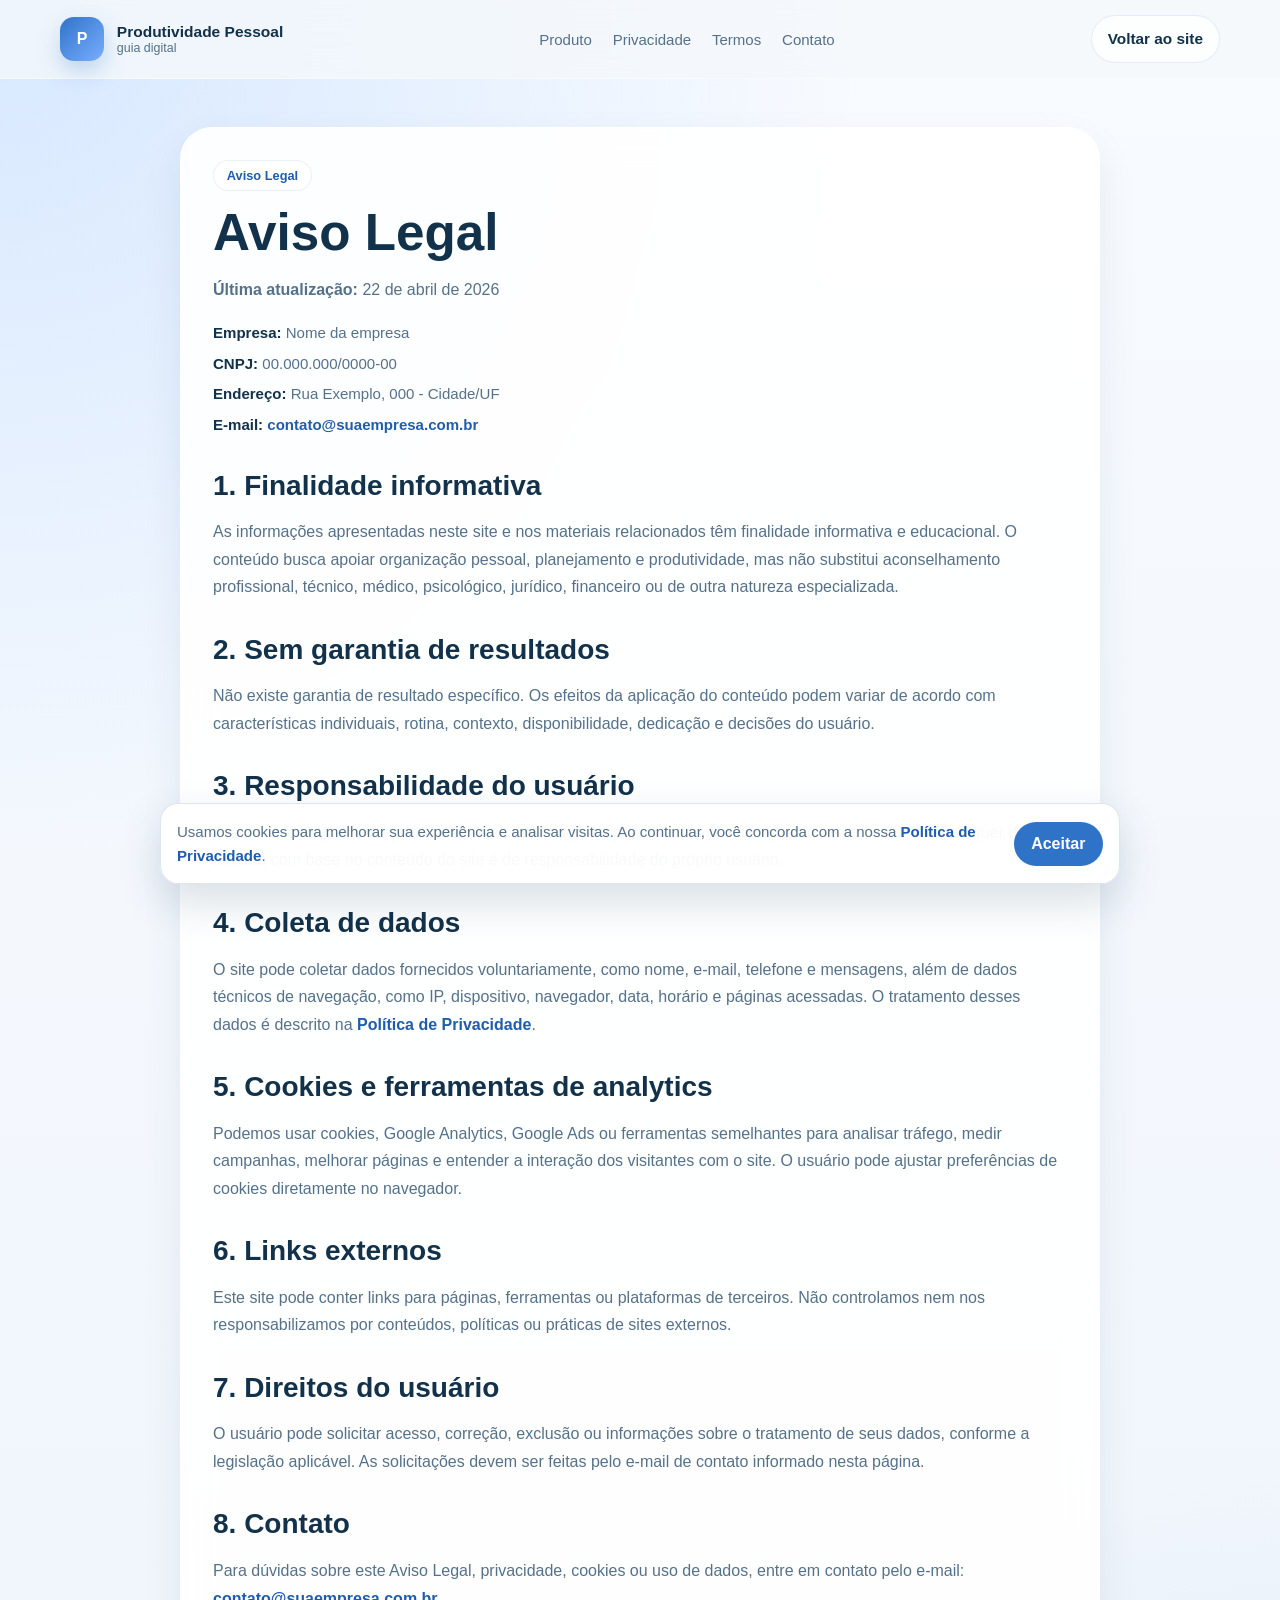
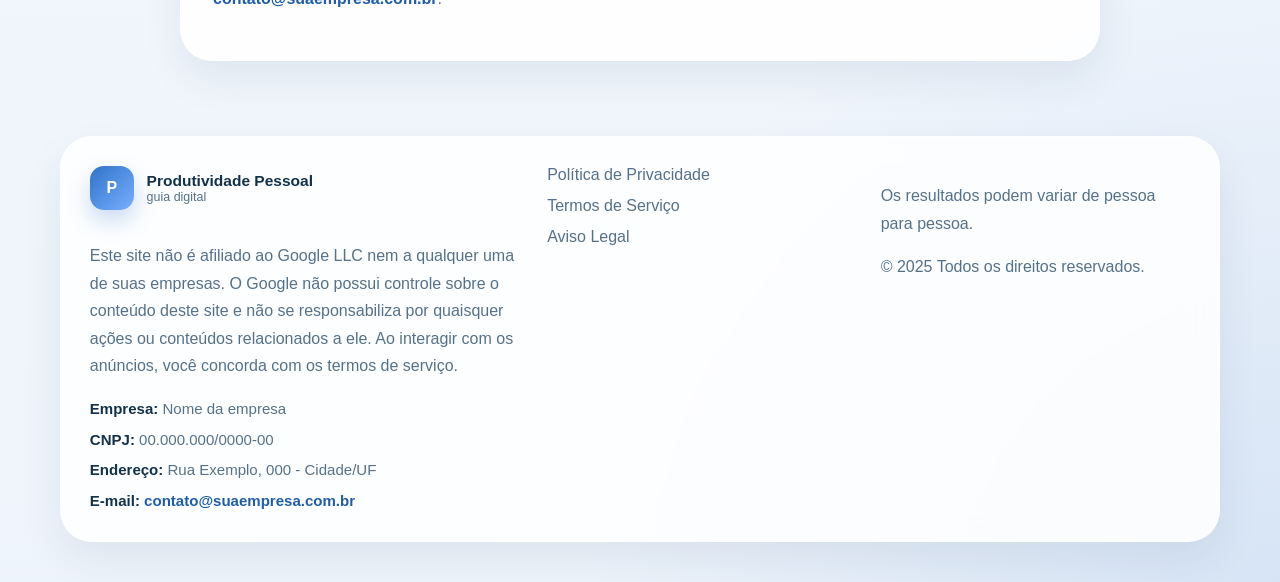
==== aviso-legal.html @ a2e1d065 "atualização de site" ====
<!DOCTYPE html>
<html lang="pt-BR">
<head>
  <meta charset="UTF-8">
  <meta name="viewport" content="width=device-width, initial-scale=1.0">
  <meta
    name="description"
    content="Aviso Legal sobre conteúdo informativo, ausência de garantia de resultados, cookies, dados e contato."
  >
  <title>Aviso Legal | Produtividade Pessoal</title>
  <link rel="stylesheet" href="style.css">
</head>
<body>
  <div class="page-shell">
    <header class="site-header">
      <div class="container nav-bar">
        <a class="brand" href="index.html#topo" aria-label="Voltar para a página inicial">
          <span class="brand-mark">P</span>
          <span class="brand-text">
            <strong>Produtividade Pessoal</strong>
            <small>guia digital</small>
          </span>
        </a>

        <nav class="nav-links" aria-label="Navegação legal">
          <a href="index.html#produto">Produto</a>
          <a href="politica-de-privacidade.html">Privacidade</a>
          <a href="termos-de-servico.html">Termos</a>
          <a href="#contato">Contato</a>
        </nav>

        <a class="btn btn-secondary nav-cta" href="index.html#cta-final">Voltar ao site</a>
      </div>
    </header>

    <main id="topo">
      <section class="section legal-document-section">
        <article class="container legal-document">
          <span class="section-kicker">Aviso Legal</span>
          <h1>Aviso Legal</h1>
          <p><strong>Última atualização:</strong> 22 de abril de 2026</p>

          <!-- EDITE AQUI: substitua os dados abaixo pelas informações reais da empresa -->
          <div class="company-details">
            <p><strong>Empresa:</strong> Nome da empresa</p>
            <p><strong>CNPJ:</strong> 00.000.000/0000-00</p>
            <p><strong>Endereço:</strong> Rua Exemplo, 000 - Cidade/UF</p>
            <p><strong>E-mail:</strong> <a href="mailto:contato@suaempresa.com.br">contato@suaempresa.com.br</a></p>
          </div>

          <h2>1. Finalidade informativa</h2>
          <p>
            As informações apresentadas neste site e nos materiais relacionados têm finalidade informativa e
            educacional. O conteúdo busca apoiar organização pessoal, planejamento e produtividade, mas não
            substitui aconselhamento profissional, técnico, médico, psicológico, jurídico, financeiro ou de outra
            natureza especializada.
          </p>

          <h2>2. Sem garantia de resultados</h2>
          <p>
            Não existe garantia de resultado específico. Os efeitos da aplicação do conteúdo podem variar de
            acordo com características individuais, rotina, contexto, disponibilidade, dedicação e decisões do
            usuário.
          </p>

          <h2>3. Responsabilidade do usuário</h2>
          <p>
            O usuário é responsável por avaliar se as informações apresentadas são adequadas à sua realidade.
            Qualquer decisão tomada com base no conteúdo do site é de responsabilidade do próprio usuário.
          </p>

          <h2>4. Coleta de dados</h2>
          <p>
            O site pode coletar dados fornecidos voluntariamente, como nome, e-mail, telefone e mensagens, além
            de dados técnicos de navegação, como IP, dispositivo, navegador, data, horário e páginas acessadas.
            O tratamento desses dados é descrito na
            <a href="politica-de-privacidade.html">Política de Privacidade</a>.
          </p>

          <h2>5. Cookies e ferramentas de analytics</h2>
          <p>
            Podemos usar cookies, Google Analytics, Google Ads ou ferramentas semelhantes para analisar tráfego,
            medir campanhas, melhorar páginas e entender a interação dos visitantes com o site. O usuário pode
            ajustar preferências de cookies diretamente no navegador.
          </p>

          <h2>6. Links externos</h2>
          <p>
            Este site pode conter links para páginas, ferramentas ou plataformas de terceiros. Não controlamos
            nem nos responsabilizamos por conteúdos, políticas ou práticas de sites externos.
          </p>

          <h2>7. Direitos do usuário</h2>
          <p>
            O usuário pode solicitar acesso, correção, exclusão ou informações sobre o tratamento de seus dados,
            conforme a legislação aplicável. As solicitações devem ser feitas pelo e-mail de contato informado
            nesta página.
          </p>

          <h2>8. Contato</h2>
          <p>
            Para dúvidas sobre este Aviso Legal, privacidade, cookies ou uso de dados, entre em contato pelo e-mail:
            <!-- EDITE AQUI: e-mail de contato/atendimento -->
            <a href="mailto:contato@suaempresa.com.br">contato@suaempresa.com.br</a>.
          </p>
        </article>
      </section>
    </main>

    <footer id="contato" class="site-footer">
      <div class="container footer-grid">
        <div class="footer-brand">
          <a class="brand footer-logo" href="index.html#topo">
            <span class="brand-mark">P</span>
            <span class="brand-text">
              <strong>Produtividade Pessoal</strong>
              <small>guia digital</small>
            </span>
          </a>
          <p>
            Este site não é afiliado ao Google LLC nem a qualquer uma de suas empresas. O Google não possui
            controle sobre o conteúdo deste site e não se responsabiliza por quaisquer ações ou conteúdos
            relacionados a ele. Ao interagir com os anúncios, você concorda com os termos de serviço.
          </p>

          <div class="company-details">
            <!-- EDITE AQUI: Nome legal ou fantasia da empresa -->
            <p><strong>Empresa:</strong> Nome da empresa</p>
            <!-- EDITE AQUI: CNPJ da empresa -->
            <p><strong>CNPJ:</strong> 00.000.000/0000-00</p>
            <!-- EDITE AQUI: Endereço comercial da empresa -->
            <p><strong>Endereço:</strong> Rua Exemplo, 000 - Cidade/UF</p>
            <!-- EDITE AQUI: E-mail de contato/atendimento -->
            <p><strong>E-mail:</strong> <a href="mailto:contato@suaempresa.com.br">contato@suaempresa.com.br</a></p>
          </div>
        </div>

        <div class="footer-links">
          <a href="politica-de-privacidade.html">Política de Privacidade</a>
          <a href="termos-de-servico.html">Termos de Serviço</a>
          <a href="aviso-legal.html">Aviso Legal</a>
        </div>

        <div class="footer-note">
          <p>Os resultados podem variar de pessoa para pessoa.</p>
          <p>&copy; 2025 Todos os direitos reservados.</p>
        </div>
      </div>
    </footer>
  </div>

  <div class="cookie-banner" id="cookie-banner" role="dialog" aria-live="polite" aria-label="Aviso sobre cookies" hidden>
    <p>
      Usamos cookies para melhorar sua experiência e analisar visitas.
      Ao continuar, você concorda com a nossa
      <a href="politica-de-privacidade.html">Política de Privacidade</a>.
    </p>
    <button class="cookie-accept" id="cookie-accept" type="button">Aceitar</button>
  </div>

  <script src="script.js"></script>
</body>
</html>
---- style.css ----
/* Tokens visuais principais da landing page */
:root {
  --bg: #f4f8fc;
  --surface: rgba(255, 255, 255, 0.9);
  --surface-strong: #ffffff;
  --surface-alt: #eef4fb;
  --text: #12314a;
  --muted: #557189;
  --line: rgba(76, 114, 147, 0.18);
  --primary: #2f73c9;
  --primary-dark: #1f5cac;
  --accent: #7fb6ff;
  --shadow-soft: 0 24px 60px rgba(29, 70, 116, 0.12);
  --shadow-card: 0 18px 40px rgba(24, 56, 95, 0.08);
  --radius-xl: 32px;
  --radius-lg: 24px;
  --radius-md: 18px;
  --radius-sm: 14px;
  --font-sans: "Avenir Next", "Aptos", "Trebuchet MS", "Segoe UI", sans-serif;
  --max-width: 1160px;
}

* {
  box-sizing: border-box;
}

html {
  scroll-behavior: smooth;
}

body {
  margin: 0;
  font-family: var(--font-sans);
  background:
    radial-gradient(circle at top left, rgba(127, 182, 255, 0.28), transparent 34%),
    radial-gradient(circle at bottom right, rgba(47, 115, 201, 0.12), transparent 28%),
    linear-gradient(180deg, #f8fbff 0%, #eef4fb 100%);
  color: var(--text);
}

/* Movimento leve para destacar os blocos principais no carregamento */
@keyframes fade-up {
  from {
    opacity: 0;
    transform: translateY(24px);
  }

  to {
    opacity: 1;
    transform: translateY(0);
  }
}

img,
svg {
  display: block;
  max-width: 100%;
}

a {
  color: inherit;
  text-decoration: none;
}

button,
a {
  -webkit-tap-highlight-color: transparent;
}

.page-shell {
  min-height: 100vh;
}

.container {
  width: min(calc(100% - 2rem), var(--max-width));
  margin: 0 auto;
}

.site-header {
  position: sticky;
  top: 0;
  z-index: 20;
  backdrop-filter: blur(18px);
  background: rgba(244, 248, 252, 0.82);
  border-bottom: 1px solid rgba(255, 255, 255, 0.45);
}

.nav-bar {
  display: flex;
  align-items: center;
  justify-content: space-between;
  gap: 1rem;
  min-height: 78px;
}

.brand {
  display: inline-flex;
  align-items: center;
  gap: 0.8rem;
}

.brand-mark {
  width: 44px;
  height: 44px;
  display: grid;
  place-items: center;
  border-radius: 14px;
  color: #fff;
  font-weight: 800;
  background: linear-gradient(135deg, var(--primary) 0%, #79aefe 100%);
  box-shadow: 0 10px 22px rgba(47, 115, 201, 0.26);
}

.brand-text {
  display: flex;
  flex-direction: column;
  gap: 0.1rem;
}

.brand-text strong {
  font-size: 0.97rem;
  line-height: 1.1;
}

.brand-text small {
  color: var(--muted);
  font-size: 0.78rem;
}

.nav-links {
  display: none;
  align-items: center;
  gap: 1.3rem;
  color: var(--muted);
  font-size: 0.94rem;
}

.nav-links a {
  transition: color 0.2s ease;
}

.nav-links a:hover,
.nav-links a:focus-visible {
  color: var(--text);
}

.btn {
  display: inline-flex;
  align-items: center;
  justify-content: center;
  min-height: 52px;
  padding: 0.9rem 1.3rem;
  border-radius: 999px;
  border: 1px solid transparent;
  font-weight: 700;
  font-size: 0.96rem;
  transition:
    transform 0.2s ease,
    box-shadow 0.2s ease,
    background-color 0.2s ease,
    border-color 0.2s ease,
    color 0.2s ease;
}

.btn:hover,
.btn:focus-visible {
  transform: translateY(-2px);
}

.btn-primary {
  background: linear-gradient(135deg, var(--primary) 0%, #4d8ce0 100%);
  color: #fff;
  box-shadow: 0 14px 30px rgba(47, 115, 201, 0.25);
}

.btn-primary:hover,
.btn-primary:focus-visible {
  box-shadow: 0 18px 34px rgba(47, 115, 201, 0.3);
}

.btn-secondary,
.btn-ghost {
  background: rgba(255, 255, 255, 0.72);
  color: var(--text);
  border-color: rgba(47, 115, 201, 0.12);
}

.btn-secondary:hover,
.btn-secondary:focus-visible,
.btn-ghost:hover,
.btn-ghost:focus-visible {
  background: #ffffff;
  box-shadow: 0 10px 22px rgba(24, 56, 95, 0.1);
}

.btn-large {
  padding-inline: 1.8rem;
}

.nav-cta {
  min-height: 48px;
  padding-inline: 1rem;
}

.hero {
  padding: 2.4rem 0 3rem;
}

.hero-grid {
  display: grid;
  gap: 2rem;
}

.hero-copy,
.hero-visual {
  position: relative;
  animation: fade-up 0.8s ease both;
}

.hero-visual {
  animation-delay: 0.12s;
}

.eyebrow,
.section-kicker,
.pill {
  display: inline-flex;
  align-items: center;
  gap: 0.45rem;
  padding: 0.45rem 0.8rem;
  border-radius: 999px;
  background: rgba(255, 255, 255, 0.78);
  border: 1px solid rgba(47, 115, 201, 0.1);
  color: var(--primary-dark);
  font-size: 0.8rem;
  font-weight: 700;
}

.hero h1 {
  margin: 1rem 0 1rem;
  font-size: clamp(2.4rem, 7vw, 4.7rem);
  line-height: 0.98;
  letter-spacing: -0.05em;
}

.hero-text,
.section-heading p,
.product-copy p,
.guarantee-card p,
.final-cta-card p,
.footer-brand p,
.footer-note p,
.info-card p,
.step-card p,
.quote-card p,
.product-list li,
.hero-highlights li,
.floating-card p,
.trusted-strip p {
  color: var(--muted);
  line-height: 1.72;
  font-size: 1rem;
}

.hero-actions {
  display: flex;
  flex-direction: column;
  gap: 0.85rem;
  margin: 1.8rem 0 1.5rem;
}

.hero-highlights {
  list-style: none;
  padding: 0;
  margin: 0;
  display: grid;
  gap: 0.9rem;
}

.hero-highlights li {
  display: flex;
  align-items: center;
  gap: 0.8rem;
  font-size: 0.96rem;
}

.highlight-icon,
.card-icon {
  flex: 0 0 auto;
  width: 42px;
  height: 42px;
  display: grid;
  place-items: center;
  border-radius: 14px;
  background: linear-gradient(180deg, rgba(47, 115, 201, 0.14), rgba(255, 255, 255, 0.75));
  border: 1px solid rgba(47, 115, 201, 0.08);
}

.highlight-icon svg,
.card-icon svg {
  width: 20px;
  height: 20px;
  fill: none;
  stroke: var(--primary-dark);
  stroke-width: 1.8;
  stroke-linecap: round;
  stroke-linejoin: round;
}

.hero-visual {
  min-height: 460px;
  display: grid;
  place-items: center;
}

.dashboard-card,
.info-card,
.step-card,
.quote-card,
.product-card,
.guarantee-card,
.final-cta-card,
.floating-card,
.legal-card {
  background: var(--surface);
  border: 1px solid rgba(255, 255, 255, 0.72);
  box-shadow: var(--shadow-soft);
}

.dashboard-main {
  width: min(100%, 520px);
  padding: 1.2rem;
  border-radius: var(--radius-xl);
  background:
    linear-gradient(180deg, rgba(255, 255, 255, 0.98), rgba(244, 249, 255, 0.9)),
    linear-gradient(135deg, rgba(127, 182, 255, 0.2), transparent 60%);
}

.dashboard-top {
  display: flex;
  gap: 0.45rem;
  margin-bottom: 1rem;
}

.status-dot {
  width: 12px;
  height: 12px;
  border-radius: 50%;
  background: #d4dce7;
}

.status-dot.blue {
  background: var(--primary);
}

.status-dot.gray {
  background: #b5c4d3;
}

.status-dot.light {
  background: #dfe8f1;
}

.dashboard-content {
  display: grid;
  gap: 1rem;
}

.mini-panel {
  background: rgba(255, 255, 255, 0.9);
  border: 1px solid rgba(76, 114, 147, 0.1);
  border-radius: var(--radius-md);
  padding: 1rem;
  box-shadow: var(--shadow-card);
}

.panel-header {
  display: flex;
  justify-content: space-between;
  gap: 1rem;
  font-size: 0.92rem;
  color: var(--muted);
  margin-bottom: 1rem;
}

.schedule-line {
  height: 11px;
  border-radius: 999px;
  background: #dce8f5;
  margin-bottom: 0.8rem;
}

.schedule-line.active {
  width: 88%;
  background: linear-gradient(90deg, var(--primary), #8bbcff);
}

.schedule-line.short {
  width: 58%;
}

.stats-row {
  display: grid;
  grid-template-columns: repeat(2, 1fr);
  gap: 1rem;
}

.stat-card strong {
  display: block;
  font-size: 1.1rem;
  margin-bottom: 0.35rem;
}

.stat-card span,
.card-badge span {
  color: var(--muted);
  font-size: 0.92rem;
}

.checklist-panel {
  display: grid;
  gap: 0.85rem;
}

.check-item {
  display: flex;
  align-items: center;
  gap: 0.8rem;
  color: var(--text);
  font-size: 0.94rem;
}

.check-mark {
  width: 22px;
  height: 22px;
  border-radius: 50%;
  background:
    radial-gradient(circle at 35% 35%, rgba(255, 255, 255, 0.8), transparent 35%),
    linear-gradient(135deg, var(--primary) 0%, #89b8ff 100%);
  box-shadow: inset 0 0 0 5px rgba(255, 255, 255, 0.88);
}

.floating-card {
  position: absolute;
  padding: 1rem 1.1rem;
  border-radius: 22px;
}

.card-note {
  top: 0;
  right: -0.3rem;
  width: min(72%, 235px);
}

.card-badge {
  left: -0.1rem;
  bottom: 1.4rem;
  width: min(66%, 220px);
}

.card-badge strong {
  display: block;
  margin-bottom: 0.3rem;
}

.trusted-strip {
  padding: 0 0 1rem;
}

.trusted-grid {
  display: grid;
  gap: 1rem;
  align-items: center;
  padding: 1.2rem 1.4rem;
  border-radius: 24px;
  background: rgba(255, 255, 255, 0.64);
  border: 1px solid rgba(255, 255, 255, 0.72);
  box-shadow: var(--shadow-card);
}

.trusted-tags {
  display: flex;
  flex-wrap: wrap;
  gap: 0.7rem;
}

.trusted-tags span {
  padding: 0.65rem 0.95rem;
  border-radius: 999px;
  background: #ffffff;
  color: var(--primary-dark);
  font-size: 0.87rem;
  font-weight: 700;
  border: 1px solid rgba(47, 115, 201, 0.08);
}

.section {
  padding: 4.7rem 0;
}

.section-alt {
  background:
    linear-gradient(180deg, rgba(255, 255, 255, 0.48), rgba(238, 244, 251, 0.7)),
    radial-gradient(circle at top right, rgba(127, 182, 255, 0.16), transparent 30%);
}

.section-heading {
  max-width: 720px;
  margin-bottom: 2rem;
}

.section-heading h2,
.product-copy h2,
.guarantee-card h2,
.final-cta-card h2,
.legal-card h2 {
  margin: 0.8rem 0 0.8rem;
  font-size: clamp(1.8rem, 4.6vw, 3rem);
  line-height: 1.08;
  letter-spacing: -0.04em;
}

.benefits-grid,
.steps-grid,
.testimonials-grid {
  display: grid;
  gap: 1rem;
}

.info-card,
.step-card,
.quote-card {
  padding: 1.45rem;
  border-radius: var(--radius-lg);
}

.info-card h3,
.step-card h3 {
  margin: 1rem 0 0.6rem;
  font-size: 1.16rem;
}

.step-number {
  display: inline-block;
  font-size: 0.84rem;
  font-weight: 800;
  color: var(--primary-dark);
  padding: 0.45rem 0.75rem;
  border-radius: 999px;
  background: rgba(47, 115, 201, 0.1);
}

.quote-card {
  position: relative;
}

.quote-card::before {
  content: '"';
  position: absolute;
  top: 1rem;
  right: 1.2rem;
  font-size: 4rem;
  line-height: 1;
  color: rgba(47, 115, 201, 0.12);
}

.quote-card footer {
  margin-top: 1rem;
  color: var(--primary-dark);
  font-weight: 700;
}

.product-section {
  padding-top: 1rem;
}

.legal-section {
  padding-top: 1rem;
}

.product-grid {
  display: grid;
  gap: 1.4rem;
}

.product-card {
  padding: 1.6rem;
  border-radius: var(--radius-xl);
}

.product-list {
  margin: 1rem 0 0;
  padding: 0;
  list-style: none;
  display: grid;
  gap: 0.95rem;
}

.product-list li {
  position: relative;
  padding-left: 1.5rem;
}

.product-list li::before {
  content: "";
  position: absolute;
  left: 0;
  top: 0.72rem;
  width: 8px;
  height: 8px;
  border-radius: 50%;
  background: linear-gradient(135deg, var(--primary), #8bbcff);
}

.guarantee-card {
  display: grid;
  gap: 1rem;
  align-items: center;
  padding: 1.8rem;
  border-radius: var(--radius-xl);
}

.final-cta-section {
  padding-top: 0;
}

.final-cta-card {
  text-align: center;
  padding: 2rem 1.4rem;
  border-radius: var(--radius-xl);
  background:
    radial-gradient(circle at top left, rgba(127, 182, 255, 0.2), transparent 40%),
    linear-gradient(180deg, rgba(255, 255, 255, 0.96), rgba(241, 247, 255, 0.92));
}

.final-cta-card .section-kicker {
  margin-inline: auto;
}

.site-footer {
  padding: 0 0 2.5rem;
}

.legal-grid {
  display: grid;
  gap: 1rem;
}

.legal-card {
  padding: 1.6rem;
  border-radius: var(--radius-xl);
}

.text-link {
  display: inline-flex;
  width: fit-content;
  margin-top: 0.7rem;
  color: var(--primary-dark);
  font-weight: 800;
}

.text-link + .text-link {
  margin-left: 1rem;
}

.legal-document-section {
  padding-top: 3rem;
}

.legal-document {
  max-width: 920px;
  padding: 2rem;
  border-radius: var(--radius-xl);
  background: rgba(255, 255, 255, 0.9);
  border: 1px solid rgba(255, 255, 255, 0.82);
  box-shadow: var(--shadow-card);
}

.legal-document h1 {
  margin: 0.9rem 0 0.8rem;
  font-size: clamp(2rem, 5vw, 3.2rem);
  line-height: 1.06;
  letter-spacing: 0;
}

.legal-document h2 {
  margin: 2rem 0 0.7rem;
  font-size: clamp(1.25rem, 3vw, 1.75rem);
  line-height: 1.2;
}

.legal-document p,
.legal-document li {
  color: var(--muted);
  line-height: 1.72;
}

.legal-document ul {
  margin: 0.8rem 0 0;
  padding-left: 1.25rem;
}

.footer-grid {
  display: grid;
  gap: 1.5rem;
  padding: 1.8rem;
  border-radius: var(--radius-xl);
  background: rgba(255, 255, 255, 0.86);
  border: 1px solid rgba(255, 255, 255, 0.82);
  box-shadow: var(--shadow-card);
}

.footer-logo {
  margin-bottom: 1rem;
}

.footer-links {
  display: grid;
  gap: 0.8rem;
  color: var(--muted);
}

.footer-links a {
  width: fit-content;
  transition: color 0.2s ease;
}

.footer-links a:hover,
.footer-links a:focus-visible {
  color: var(--text);
}

.footer-note {
  color: var(--muted);
}

.company-details {
  display: grid;
  gap: 0.4rem;
  margin-top: 1.1rem;
}

.company-details p {
  margin: 0;
  color: var(--muted);
  line-height: 1.6;
  font-size: 0.94rem;
}

.company-details strong {
  color: var(--text);
}

.company-details a,
.legal-document a,
.cookie-banner a {
  color: var(--primary-dark);
  font-weight: 700;
}

.cookie-banner {
  position: fixed;
  left: 50%;
  bottom: 1rem;
  z-index: 50;
  width: min(calc(100% - 2rem), 960px);
  display: grid;
  gap: 1rem;
  transform: translateX(-50%);
  padding: 1rem;
  border-radius: var(--radius-md);
  background: rgba(255, 255, 255, 0.96);
  border: 1px solid rgba(76, 114, 147, 0.18);
  box-shadow: 0 18px 44px rgba(24, 56, 95, 0.16);
}

.cookie-banner[hidden] {
  display: none;
}

.cookie-banner p {
  margin: 0;
  color: var(--muted);
  line-height: 1.55;
  font-size: 0.94rem;
}

.cookie-accept {
  min-height: 44px;
  padding: 0.75rem 1.1rem;
  border: 0;
  border-radius: 999px;
  background: var(--primary);
  color: #fff;
  cursor: pointer;
  font: inherit;
  font-weight: 800;
  transition:
    background-color 0.2s ease,
    transform 0.2s ease;
}

.cookie-accept:hover,
.cookie-accept:focus-visible {
  background: var(--primary-dark);
  transform: translateY(-1px);
}

.info-card,
.step-card,
.quote-card,
.product-card,
.legal-card,
.legal-document,
.guarantee-card,
.final-cta-card,
.footer-grid,
.trusted-grid {
  backdrop-filter: blur(16px);
}

@media (min-width: 700px) {
  .hero-actions {
    flex-direction: row;
    flex-wrap: wrap;
  }

  .benefits-grid,
  .steps-grid,
  .testimonials-grid {
    grid-template-columns: repeat(2, minmax(0, 1fr));
  }

  .trusted-grid,
  .guarantee-card,
  .footer-grid {
    grid-template-columns: 1.4fr 1fr;
  }

  .product-grid {
    grid-template-columns: 1.3fr 0.9fr;
    align-items: start;
  }

  .legal-grid {
    grid-template-columns: repeat(2, minmax(0, 1fr));
  }

  .cookie-banner {
    grid-template-columns: 1fr auto;
    align-items: center;
  }
}

@media (min-width: 960px) {
  .nav-links {
    display: inline-flex;
  }

  .hero {
    padding: 3.4rem 0 4.2rem;
  }

  .hero-grid {
    grid-template-columns: minmax(0, 1.02fr) minmax(430px, 0.98fr);
    align-items: center;
    gap: 2.8rem;
  }

  .benefits-grid {
    grid-template-columns: repeat(4, minmax(0, 1fr));
  }

  .steps-grid {
    grid-template-columns: repeat(3, minmax(0, 1fr));
  }

  .testimonials-grid {
    grid-template-columns: repeat(3, minmax(0, 1fr));
  }

  .footer-grid {
    grid-template-columns: 1.4fr 1fr 1fr;
    align-items: start;
  }

  .guarantee-card {
    grid-template-columns: 0.8fr 1.2fr;
    padding: 2rem 2.2rem;
  }
}

@media (max-width: 959px) {
  .nav-cta {
    display: none;
  }
}

@media (max-width: 560px) {
  .hero {
    padding-top: 1.6rem;
  }

  .hero-visual {
    min-height: 390px;
  }

  .dashboard-main {
    padding: 1rem;
    border-radius: 26px;
  }

  .stats-row {
    grid-template-columns: 1fr;
  }

  .card-note {
    right: 0;
    width: 76%;
  }

  .card-badge {
    left: 0;
    bottom: 0.4rem;
    width: 72%;
  }

  .section {
    padding: 3.8rem 0;
  }

  .footer-grid,
  .trusted-grid,
  .guarantee-card,
  .final-cta-card,
  .legal-document {
    padding: 1.4rem;
  }

  .cookie-accept {
    width: 100%;
  }
}

@media (prefers-reduced-motion: reduce) {
  html {
    scroll-behavior: auto;
  }

  *,
  *::before,
  *::after {
    animation: none !important;
    transition: none !important;
  }
}
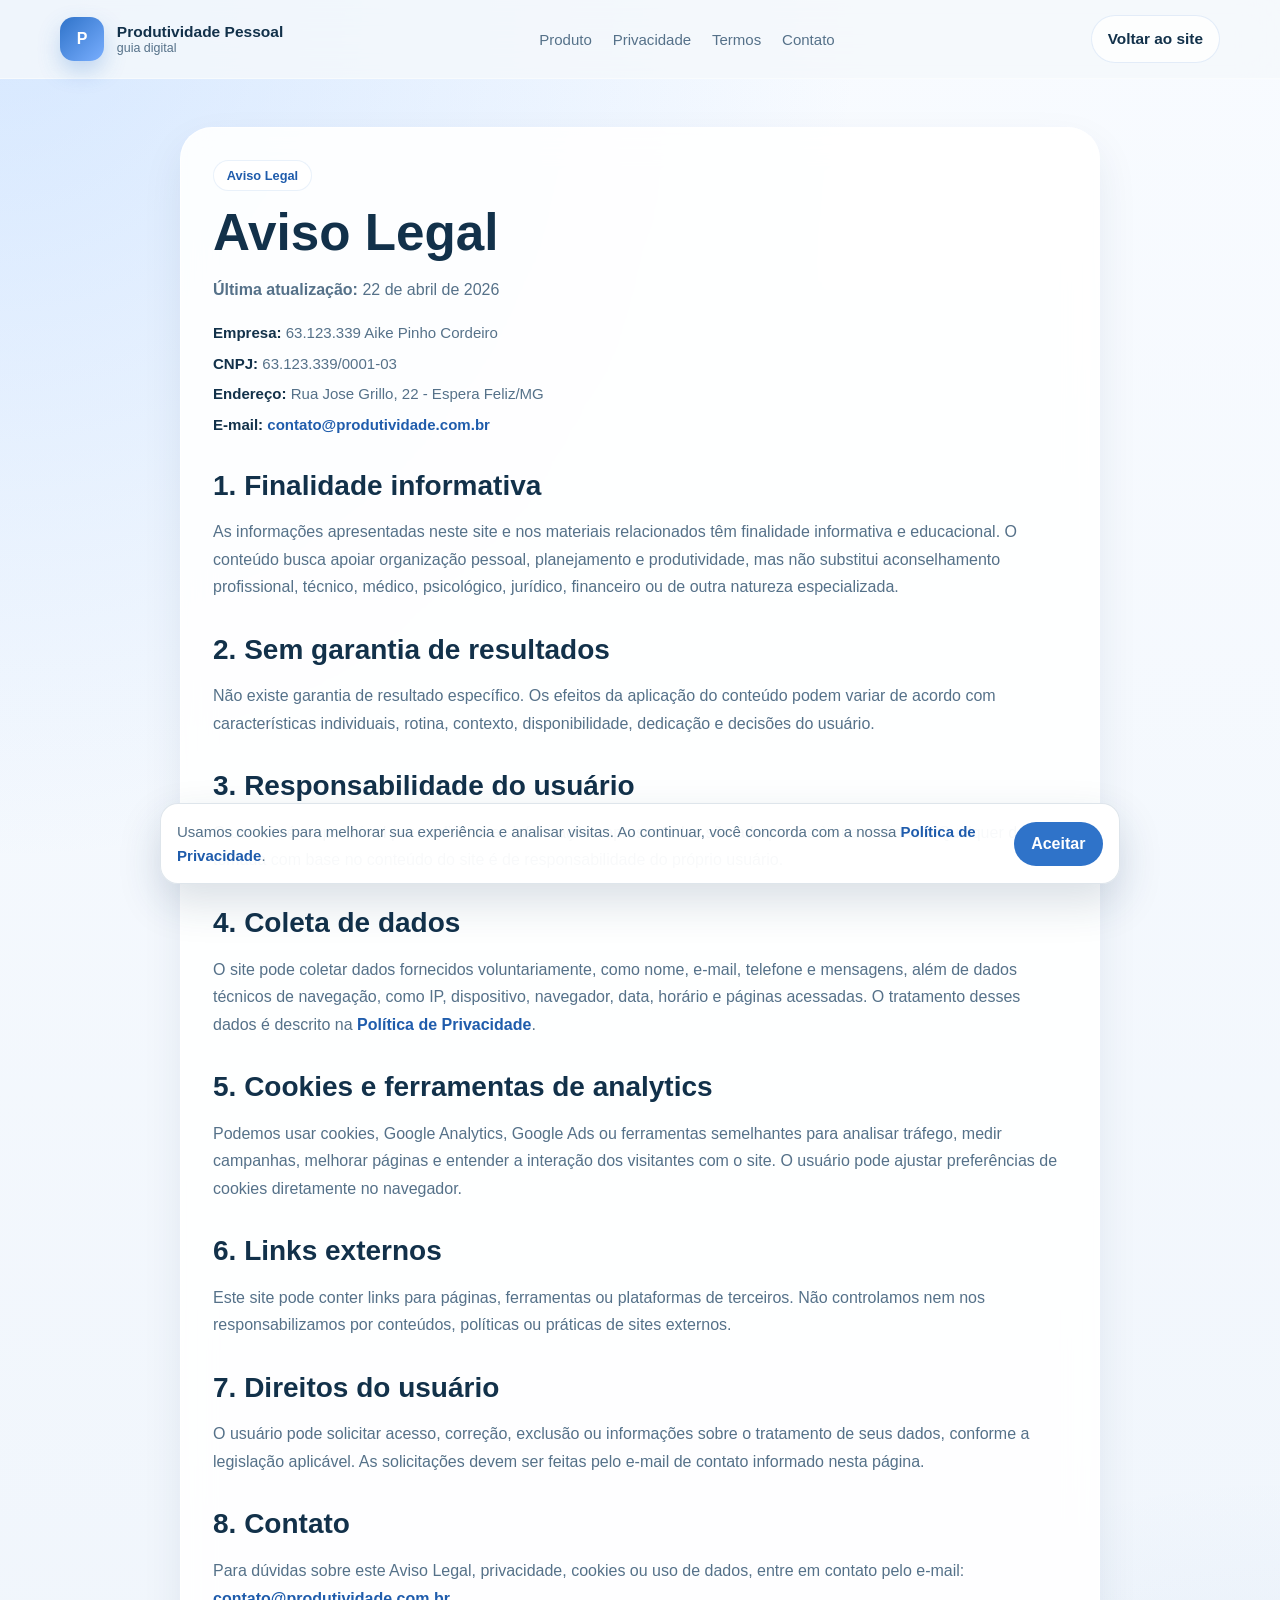
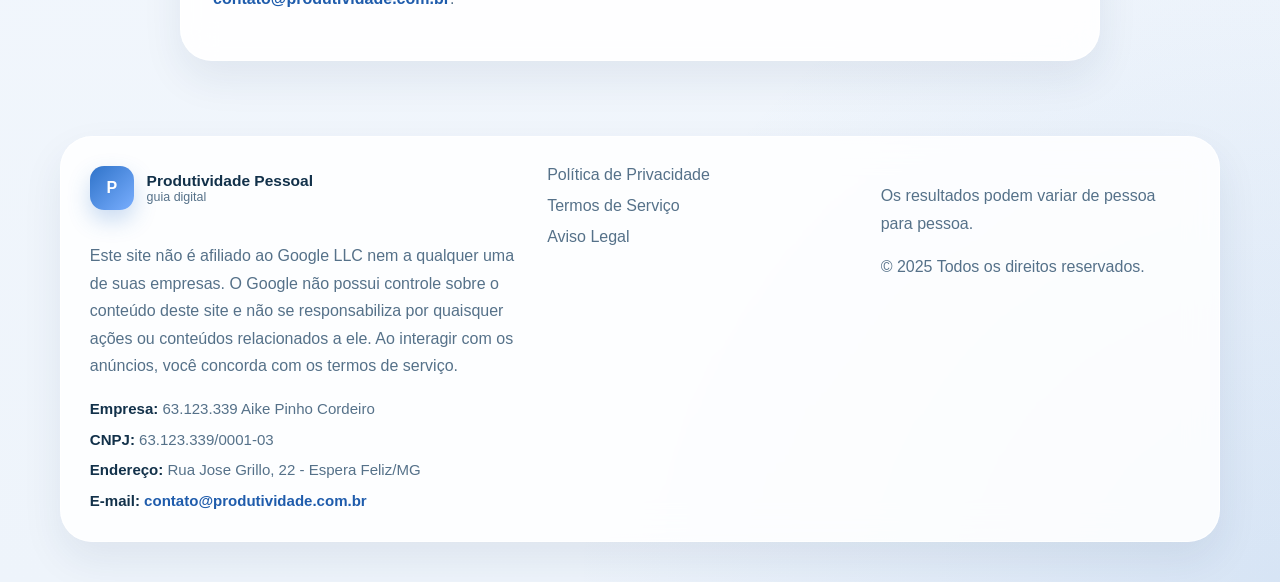
==== commit d5a5eeaa: "Atualiza dados institucionais" ====
--- a/aviso-legal.html
+++ b/aviso-legal.html
@@ -42,10 +42,10 @@
 
           <!-- EDITE AQUI: substitua os dados abaixo pelas informações reais da empresa -->
           <div class="company-details">
-            <p><strong>Empresa:</strong> Nome da empresa</p>
-            <p><strong>CNPJ:</strong> 00.000.000/0000-00</p>
-            <p><strong>Endereço:</strong> Rua Exemplo, 000 - Cidade/UF</p>
-            <p><strong>E-mail:</strong> <a href="mailto:contato@suaempresa.com.br">contato@suaempresa.com.br</a></p>
+            <p><strong>Empresa:</strong> 63.123.339 Aike Pinho Cordeiro</p>
+            <p><strong>CNPJ:</strong> 63.123.339/0001-03</p>
+            <p><strong>Endereço:</strong> Rua Jose Grillo, 22 - Espera Feliz/MG</p>
+            <p><strong>E-mail:</strong> <a href="mailto:contato@produtividade.com.br">contato@produtividade.com.br</a></p>
           </div>
 
           <h2>1. Finalidade informativa</h2>
@@ -101,7 +101,7 @@
           <p>
             Para dúvidas sobre este Aviso Legal, privacidade, cookies ou uso de dados, entre em contato pelo e-mail:
             <!-- EDITE AQUI: e-mail de contato/atendimento -->
-            <a href="mailto:contato@suaempresa.com.br">contato@suaempresa.com.br</a>.
+            <a href="mailto:contato@produtividade.com.br">contato@produtividade.com.br</a>.
           </p>
         </article>
       </section>
@@ -125,13 +125,13 @@
 
           <div class="company-details">
             <!-- EDITE AQUI: Nome legal ou fantasia da empresa -->
-            <p><strong>Empresa:</strong> Nome da empresa</p>
+            <p><strong>Empresa:</strong> 63.123.339 Aike Pinho Cordeiro</p>
             <!-- EDITE AQUI: CNPJ da empresa -->
-            <p><strong>CNPJ:</strong> 00.000.000/0000-00</p>
+            <p><strong>CNPJ:</strong> 63.123.339/0001-03</p>
             <!-- EDITE AQUI: Endereço comercial da empresa -->
-            <p><strong>Endereço:</strong> Rua Exemplo, 000 - Cidade/UF</p>
+            <p><strong>Endereço:</strong> Rua Jose Grillo, 22 - Espera Feliz/MG</p>
             <!-- EDITE AQUI: E-mail de contato/atendimento -->
-            <p><strong>E-mail:</strong> <a href="mailto:contato@suaempresa.com.br">contato@suaempresa.com.br</a></p>
+            <p><strong>E-mail:</strong> <a href="mailto:contato@produtividade.com.br">contato@produtividade.com.br</a></p>
           </div>
         </div>
 
